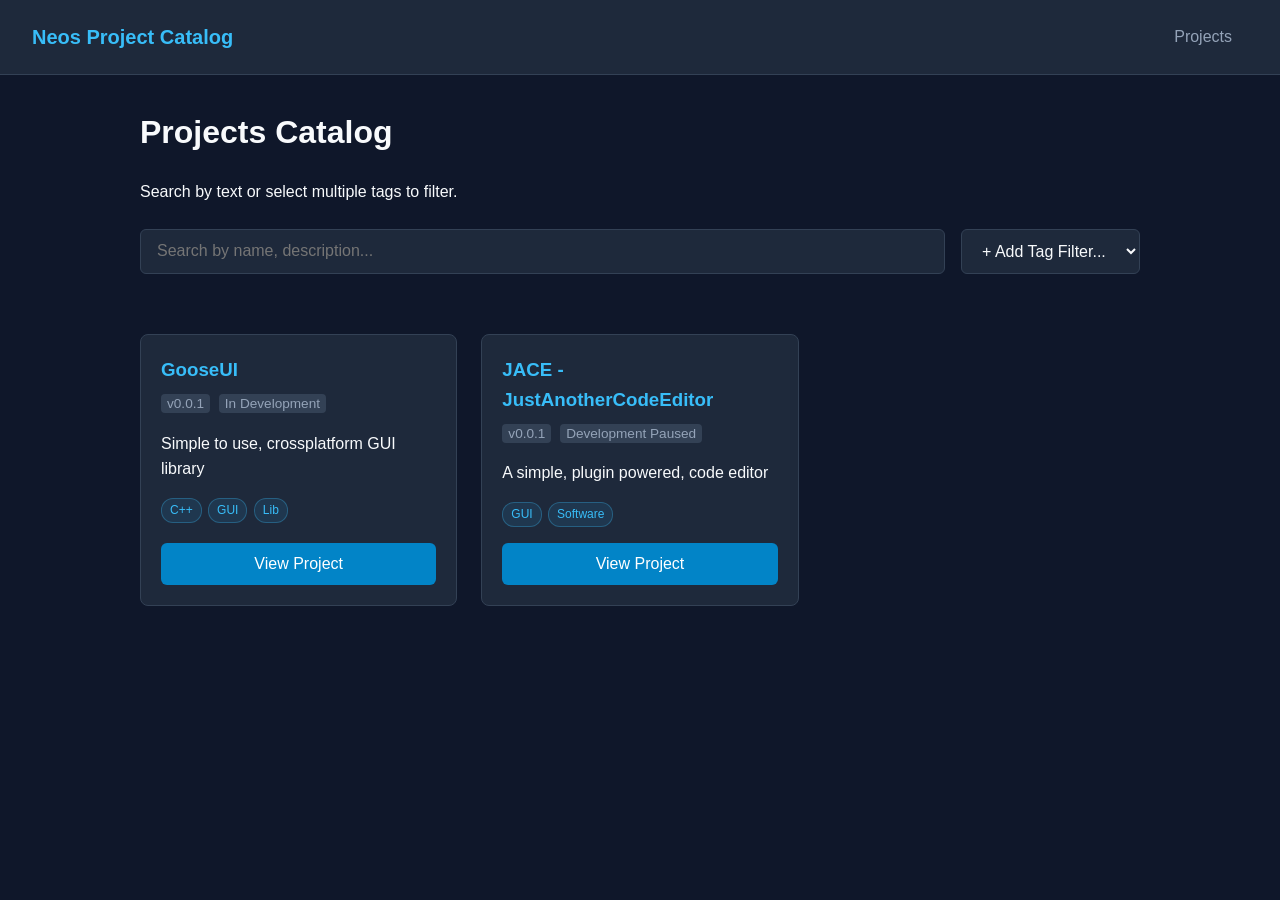
==== index.html @ a37eb456 "Files" ====
<!DOCTYPE html>
<html lang="en">
    
    <head>
      <meta charset="UTF-8">
      <meta name="viewport" content="width=device-width, initial-scale=1.0">
      <title>Neo's Site</title>
      <link rel="stylesheet" href="styles/styles.css">
    </head>

    <body>

        <header class="navbar">
            <div class="logo">Neos Project Catalog</div>
            <nav class="nav-links">
                <!-- <a href="#/" data-route="#/" data-file="pages/home.html" class="nav-btn active">Home</a> -->
                <a href="#/projectCatalog" data-route="#/projectCatalog" data-file="pages/projects.html" class="nav-btn">Projects</a>
            </nav>
        </header>

        <main id="content" class="container"></main>
        <script>
          async function loadPage(route, file){
            try {
                const res = await fetch(file);
                const html = await res.text();
                const content = document.getElementById('content');
                
                content.innerHTML = html;

                content.querySelectorAll('script').forEach(oldScript => { 
                  const newScript = document.createElement('script');
                  Array.from(oldScript.attributes).forEach(attr => { newScript.setAttribute(attr.name, attr.value); });

                  newScript.textContent = oldScript.textContent;
                  oldScript.parentNode.replaceChild(newScript, oldScript);
                });

                document.querySelectorAll('.nav-btn').forEach(btn => { btn.classList.toggle('active', btn.getAttribute('data-route') === route); });
            } catch(err) { document.getElementById('content').innerHTML = '<h2>404 - Page Not Found</h2>'; }
          }

          document.querySelector('.nav-links').addEventListener('click', (e) => {
            const link = e.target.closest('[data-route]');
            if (!link) return;
          
            e.preventDefault();
            const route = link.getAttribute('data-route');
            const file = link.getAttribute('data-file');
          
            history.pushState({ route, file }, '', route);
            loadPage(route, file);
          });

          window.onpopstate = () => {
            const currentPath = window.location.pathname;
            const matchingLink = document.querySelector(`[data-route="${currentPath}"]`);
          
            if (matchingLink) 
            { loadPage(currentPath, matchingLink.getAttribute('data-file'));
            } else { loadPage('/', 'pages/projects.html'); }
          };

          <!-- window.dispatchEvent(new Event('popstate')); -->
          if (!window.location.hash) {
            window.location.hash = '#/projectCatalog';
          } else {
            window.dispatchEvent(new Event('popstate'));
          }
          
        </script>
        
    </body>
</html>
---- styles/styles.css ----
/* Base Styling */
:root {
  --bg-color: #0f172a;
  --card-bg: #1e293b;
  --text-main: #f8fafc;
  --text-muted: #94a3b8;
  --accent: #38bdf8;
  --accent-hover: #0284c7;
  --border-color: #334155;
}

body {
  margin: 0;
  font-family: -apple-system, BlinkMacSystemFont, "Segoe UI", Roboto, sans-serif;
  background-color: var(--bg-color);
  color: var(--text-main);
  line-height: 1.6;
}

/* Styles specifically for pages inside the iframe */
body.iframe-body {
  margin: 0;
  padding: 1rem;
  background: transparent;
}

/* Header & Nav */
.navbar {
  display: flex;
  justify-content: space-between;
  align-items: center;
  padding: 1rem 2rem;
  background-color: var(--card-bg);
  border-bottom: 1px solid var(--border-color);
  position: sticky;
  top: 0;
  z-index: 100;
}

.logo {
  font-weight: bold;
  font-size: 1.25rem;
  color: var(--accent);
}

.nav-links {
  display: flex;
  gap: 0.5rem;
}

.nav-btn {
  background: transparent;
  border: none;
  color: var(--text-muted);
  padding: 0.5rem 1rem;
  font-size: 1rem;
  cursor: pointer;
  border-radius: 6px;
  transition: all 0.2s ease;
  text-decoration: none;
  display: inline-block;
}

.nav-btn:hover, .nav-btn.active {
  color: var(--text-main);
  background-color: var(--border-color);
}

/* Layout */
.container {
  max-width: 1000px;
  margin: 2rem auto;
  padding: 0 1rem;
}

.card {
  background-color: var(--card-bg);
  padding: 1.5rem;
  border-radius: 8px;
  border: 1px solid var(--border-color);
  margin-bottom: 1.5rem;
}

/* Controls */
.controls {
  display: flex;
  gap: 1rem;
  margin-top: 1.5rem;
  flex-wrap: wrap;
}

.controls input, .controls select {
  background-color: var(--card-bg);
  border: 1px solid var(--border-color);
  color: var(--text-main);
  padding: 0.75rem 1rem;
  border-radius: 6px;
  font-size: 1rem;
}

.controls input {
  flex: 1;
  min-width: 200px;
}

/* Multi-Tag Container */
.selected-tags-container {
  display: flex;
  flex-wrap: wrap;
  gap: 0.5rem;
  margin: 1rem 0;
  min-height: 28px;
}

.active-tag-pill {
  display: inline-flex;
  align-items: center;
  background-color: var(--accent-hover);
  color: #fff;
  padding: 4px 10px;
  border-radius: 16px;
  font-size: 0.85rem;
  font-weight: 500;
}

.active-tag-pill button {
  background: none;
  border: none;
  color: #fff;
  margin-left: 6px;
  cursor: pointer;
  font-weight: bold;
  font-size: 0.9rem;
  padding: 0;
}

/* Project Grid */
.project-grid {
  display: grid;
  grid-template-columns: repeat(auto-fill, minmax(280px, 1fr));
  gap: 1.5rem;
}

.project-card {
  background-color: var(--card-bg);
  border: 1px solid var(--border-color);
  border-radius: 8px;
  padding: 1.25rem;
  display: flex;
  flex-direction: column;
  justify-content: space-between;
}

.project-title {
  margin: 0 0 0.5rem 0;
  color: var(--accent);
}

.project-meta {
  font-size: 0.85rem;
  color: var(--text-muted);
  margin-bottom: 0.75rem;
}

.project-meta span {
  background-color: var(--border-color);
  padding: 2px 6px;
  border-radius: 4px;
  margin-right: 5px;
}

.tags {
  display: flex;
  flex-wrap: wrap;
  gap: 0.4rem;
  margin: 1rem 0;
}

.tag-pill {
  font-size: 0.75rem;
  background-color: rgba(56, 189, 248, 0.1);
  color: var(--accent);
  border: 1px solid rgba(56, 189, 248, 0.3);
  padding: 2px 8px;
  border-radius: 12px;
  cursor: pointer;
  transition: background-color 0.2s ease;
}

.tag-pill:hover {
  background-color: rgba(56, 189, 248, 0.25);
}

.project-link {
  display: inline-block;
  color: #fff;
  background-color: var(--accent-hover);
  text-decoration: none;
  padding: 0.5rem 1rem;
  border-radius: 6px;
  text-align: center;
  font-weight: 500;
  margin-top: auto;
}

/* Make the iframe fill the rest of the viewport below the navbar */
.content-frame {
  width: 100%;
  height: calc(100vh - 70px); /* 100% viewport height minus header height */
  border: none;
  display: block;
}
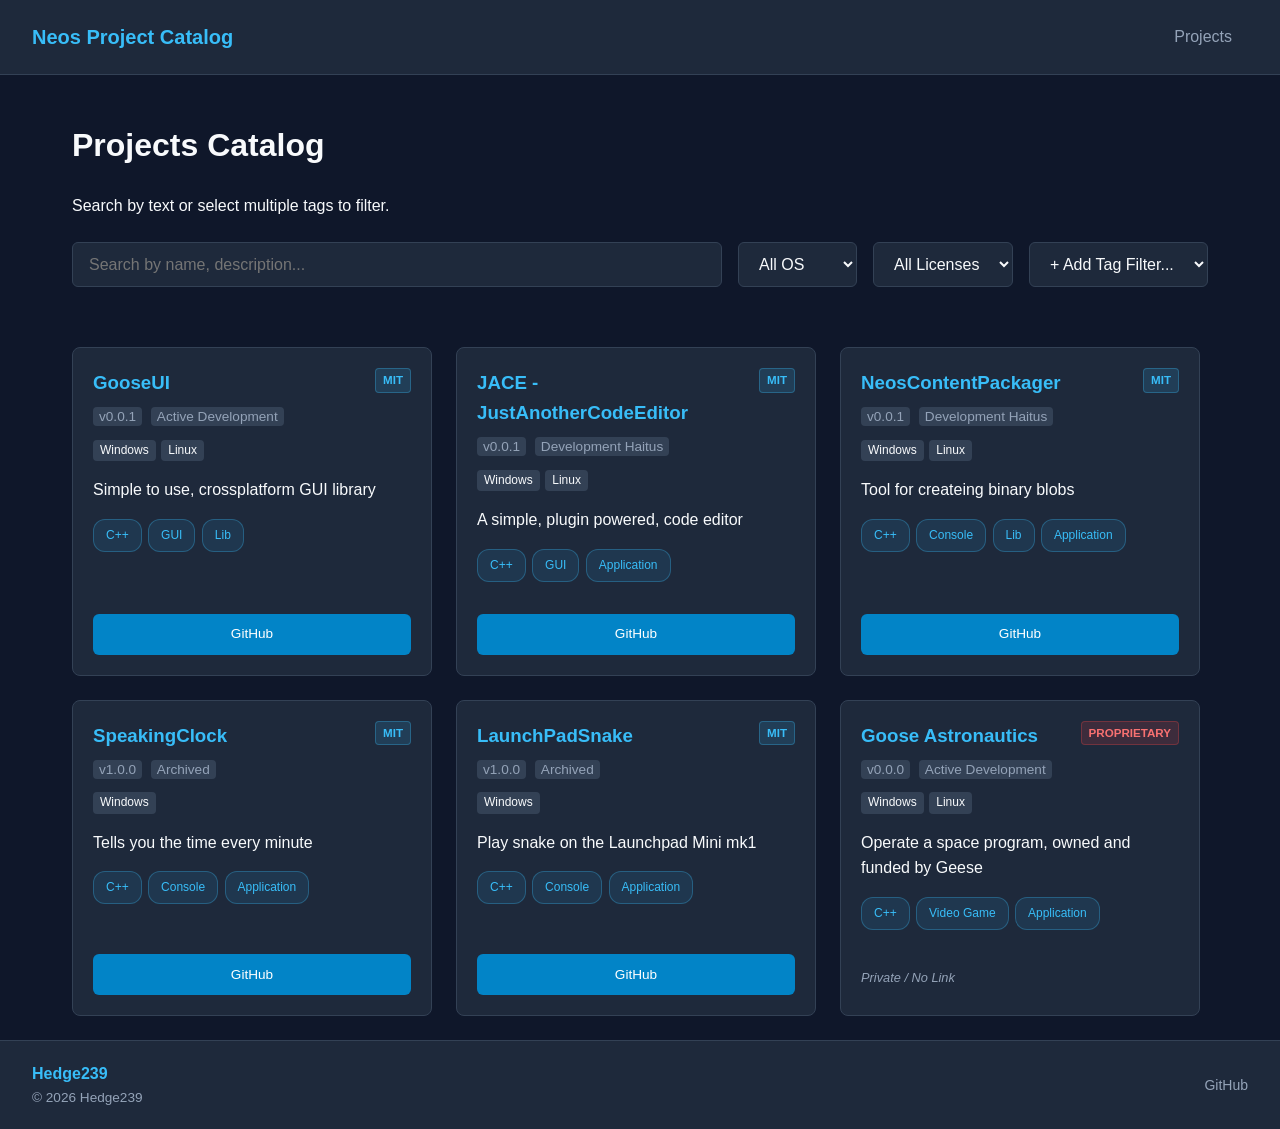
==== commit 01ea22b8: "Updated ProjectCatalog - Updated Search with more options - Added More project - Enhanced the looks " ====
--- a/index.html
+++ b/index.html
@@ -19,6 +19,20 @@
         </header>
 
         <main id="content" class="container"></main>
+
+        <footer class="site-footer">
+            <div class="footer-container">
+                <div class="footer-info">
+                    <span class="footer-brand">Hedge239</span>
+                    <p class="footer-tagline">&copy; 2026 Hedge239</p>
+                </div>
+
+                <div class="footer-links">
+                    <a href="https://github.com/Hedge239" target="_blank" rel="noopener noreferrer">GitHub</a>
+                </div>
+            </div>
+        </footer>
+        
         <script>
           async function loadPage(route, file){
             try {
--- a/styles/styles.css
+++ b/styles/styles.css
@@ -9,19 +9,19 @@
   --border-color: #334155;
 }
 
+/* Flex layout guarantees footer stays glued to bottom */
+html, body {
+  min-height: 100vh;
+  display: flex;
+  flex-direction: column;
+}
+
 body {
   margin: 0;
   font-family: -apple-system, BlinkMacSystemFont, "Segoe UI", Roboto, sans-serif;
   background-color: var(--bg-color);
   color: var(--text-main);
   line-height: 1.6;
-}
-
-/* Styles specifically for pages inside the iframe */
-body.iframe-body {
-  margin: 0;
-  padding: 1rem;
-  background: transparent;
 }
 
 /* Header & Nav */
@@ -61,27 +61,27 @@
   display: inline-block;
 }
 
-.nav-btn:hover, .nav-btn.active {
+.nav-btn:hover,
+.nav-btn.active {
   color: var(--text-main);
   background-color: var(--border-color);
 }
 
-/* Layout */
+/* Layout Container (Expanded full-width for Desktop) */
 .container {
-  max-width: 1000px;
-  margin: 2rem auto;
-  padding: 0 1rem;
-}
-
-.card {
-  background-color: var(--card-bg);
-  padding: 1.5rem;
-  border-radius: 8px;
-  border: 1px solid var(--border-color);
-  margin-bottom: 1.5rem;
-}
-
-/* Controls */
+  width: 100%;
+  max-width: 1200px;
+  box-sizing: border-box;
+  padding: 1.5rem 2rem;
+  margin: 0 auto;
+}
+
+/* Pushes footer down when content area is short */
+#content {
+  flex: 1;
+}
+
+/* Controls & Filter Section */
 .controls {
   display: flex;
   gap: 1rem;
@@ -89,7 +89,8 @@
   flex-wrap: wrap;
 }
 
-.controls input, .controls select {
+.controls input,
+.controls select {
   background-color: var(--card-bg);
   border: 1px solid var(--border-color);
   color: var(--text-main);
@@ -103,7 +104,7 @@
   min-width: 200px;
 }
 
-/* Multi-Tag Container */
+/* Active Tag Filter Pills */
 .selected-tags-container {
   display: flex;
   flex-wrap: wrap;
@@ -134,10 +135,10 @@
   padding: 0;
 }
 
-/* Project Grid */
+/* Project Grid & Cards */
 .project-grid {
   display: grid;
-  grid-template-columns: repeat(auto-fill, minmax(280px, 1fr));
+  grid-template-columns: repeat(auto-fit, minmax(280px, 360px));
   gap: 1.5rem;
 }
 
@@ -151,9 +152,39 @@
   justify-content: space-between;
 }
 
+.project-header {
+  display: flex;
+  justify-content: space-between;
+  align-items: flex-start;
+  gap: 0.5rem;
+  margin-bottom: 0.5rem;
+}
+
 .project-title {
-  margin: 0 0 0.5rem 0;
-  color: var(--accent);
+  margin: 0;
+  color: var(--accent);
+}
+
+/* Badges & Metadata */
+.license-badge {
+  font-size: 0.725rem;
+  font-weight: 600;
+  padding: 2px 7px;
+  border-radius: 4px;
+  text-transform: uppercase;
+  white-space: nowrap;
+}
+
+.license-badge.standard {
+  background-color: rgba(56, 189, 248, 0.15);
+  color: var(--accent);
+  border: 1px solid rgba(56, 189, 248, 0.3);
+}
+
+.license-badge.proprietary {
+  background-color: rgba(239, 68, 68, 0.15);
+  color: #f87171;
+  border: 1px solid rgba(239, 68, 68, 0.3);
 }
 
 .project-meta {
@@ -169,6 +200,24 @@
   margin-right: 5px;
 }
 
+/* OS Badges */
+.os-container {
+  display: flex;
+  flex-wrap: wrap;
+  gap: 0.35rem;
+  margin-bottom: 0.5rem;
+}
+
+.os-badge {
+  font-size: 0.75rem;
+  font-weight: 500;
+  background-color: var(--border-color);
+  color: var(--text-main);
+  padding: 1px 7px;
+  border-radius: 4px;
+}
+
+/* Card Tags (Mobile touch optimized) */
 .tags {
   display: flex;
   flex-wrap: wrap;
@@ -178,35 +227,118 @@
 
 .tag-pill {
   font-size: 0.75rem;
+  font-family: inherit;
   background-color: rgba(56, 189, 248, 0.1);
   color: var(--accent);
   border: 1px solid rgba(56, 189, 248, 0.3);
-  padding: 2px 8px;
+  padding: 6px 12px;
   border-radius: 12px;
   cursor: pointer;
   transition: background-color 0.2s ease;
-}
-
-.tag-pill:hover {
+  position: relative;
+  z-index: 5;
+}
+
+.tag-pill:hover,
+.tag-pill:active {
   background-color: rgba(56, 189, 248, 0.25);
 }
 
-.project-link {
-  display: inline-block;
+/* Links & Action Buttons */
+.project-links-group {
+  display: flex;
+  flex-wrap: wrap;
+  gap: 0.5rem;
+  margin-top: auto;
+  padding-top: 1rem;
+  position: relative;
+  z-index: 5;
+}
+
+.project-links-group .project-link {
+  flex: 1;
+  min-width: 80px;
+  margin-top: 0;
+  display: flex;
+  align-items: center;
+  justify-content: center;
   color: #fff;
   background-color: var(--accent-hover);
   text-decoration: none;
-  padding: 0.5rem 1rem;
+  padding: 0.6rem 0.8rem;
   border-radius: 6px;
-  text-align: center;
   font-weight: 500;
+  font-size: 0.85rem;
+  transition: background-color 0.2s ease;
+}
+
+.project-links-group .project-link:hover {
+  background-color: var(--accent);
+  color: #0f172a;
+}
+
+.no-link-badge {
+  font-size: 0.8rem;
+  color: var(--text-muted);
+  font-style: italic;
+  padding: 0.4rem 0;
+}
+
+/* Bottom Bar / Footer */
+.site-footer {
+  background-color: var(--card-bg);
+  border-top: 1px solid var(--border-color);
+  padding: 1.25rem 2rem;
   margin-top: auto;
 }
 
-/* Make the iframe fill the rest of the viewport below the navbar */
-.content-frame {
-  width: 100%;
-  height: calc(100vh - 70px); /* 100% viewport height minus header height */
-  border: none;
-  display: block;
+.footer-container {
+  display: flex;
+  justify-content: space-between;
+  align-items: center;
+  flex-wrap: wrap;
+  gap: 1rem;
+}
+
+.footer-brand {
+  font-weight: bold;
+  color: var(--accent);
+  font-size: 1rem;
+}
+
+.footer-tagline {
+  margin: 0;
+  font-size: 0.85rem;
+  color: var(--text-muted);
+}
+
+.footer-links {
+  display: flex;
+  gap: 1.25rem;
+  flex-wrap: wrap;
+}
+
+.footer-links a {
+  color: var(--text-muted);
+  text-decoration: none;
+  font-size: 0.875rem;
+  transition: color 0.2s ease;
+  padding: 4px 0;
+}
+
+.footer-links a:hover {
+  color: var(--accent);
+}
+
+/* Responsive Overrides */
+@media (max-width: 600px) {
+  .container {
+    padding: 1rem 0.75rem;
+  }
+
+  .footer-container {
+    flex-direction: column;
+    text-align: center;
+    gap: 0.75rem;
+  }
 }
